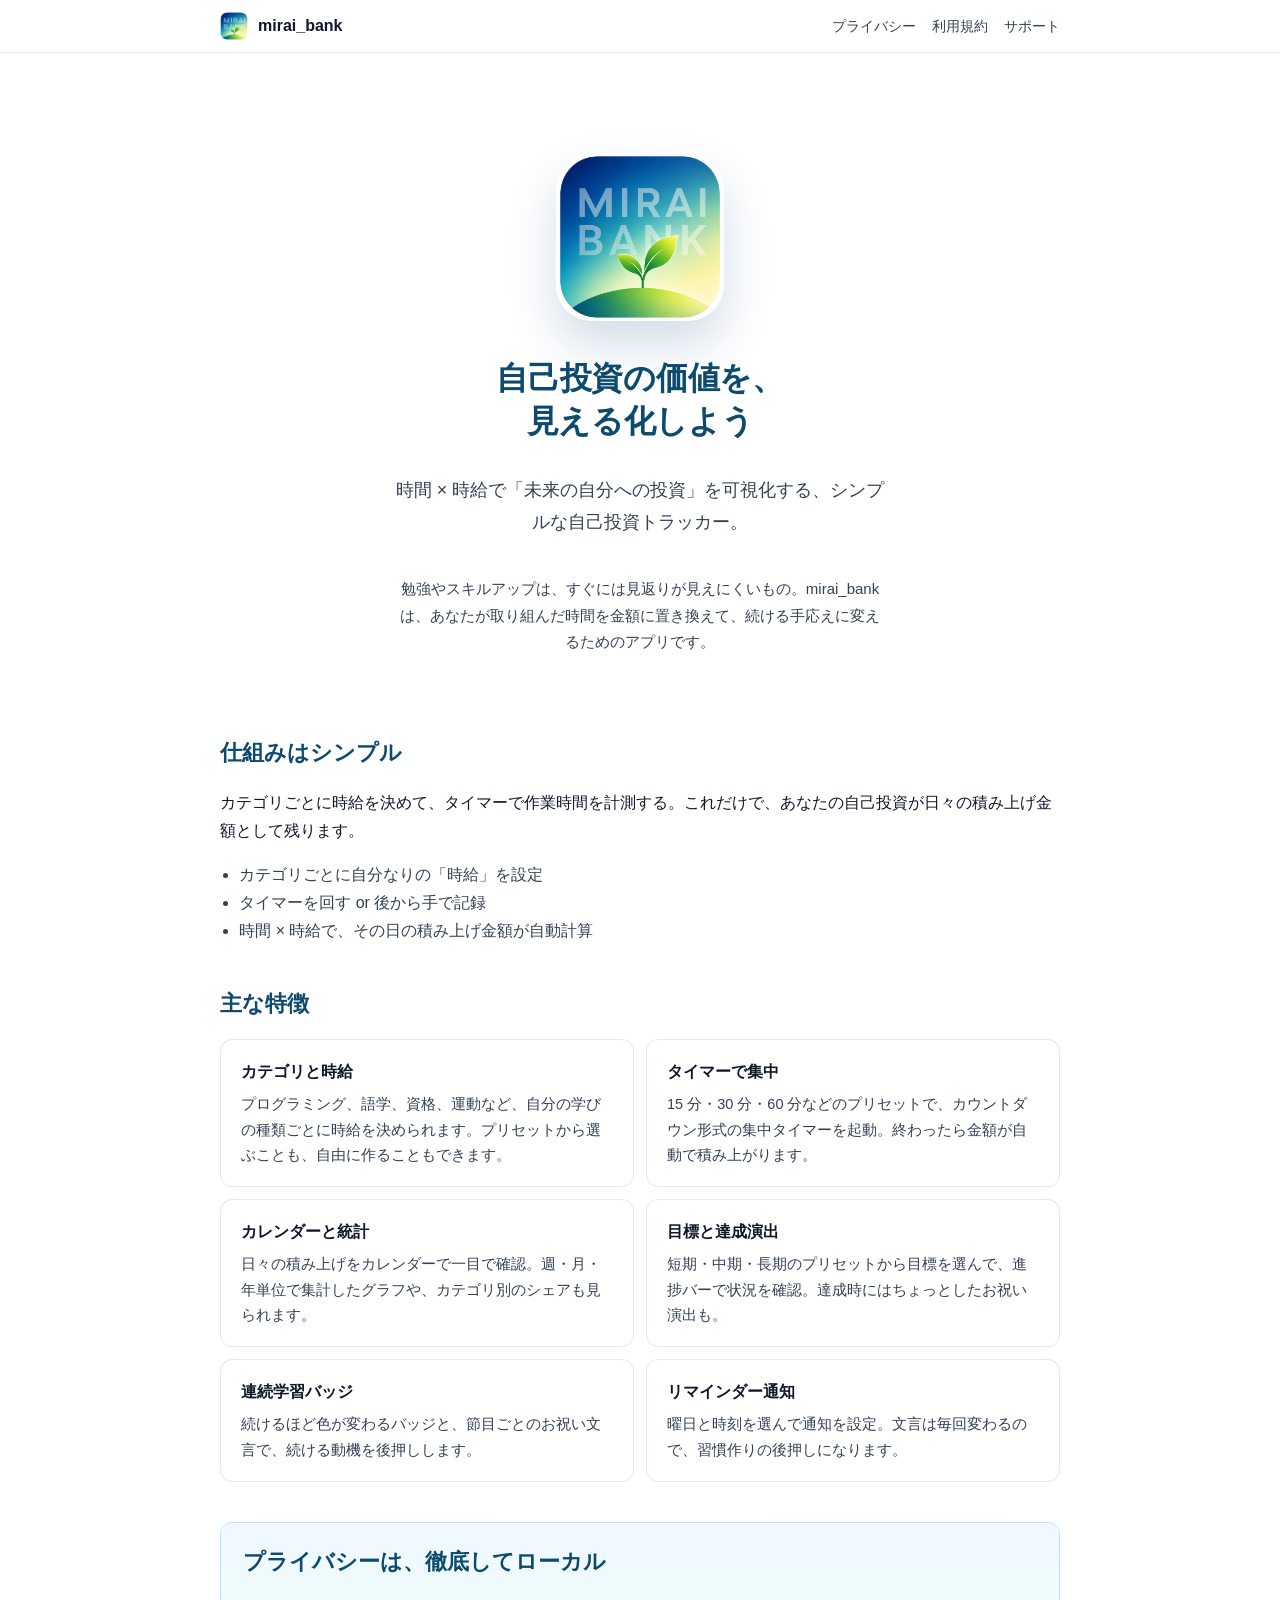
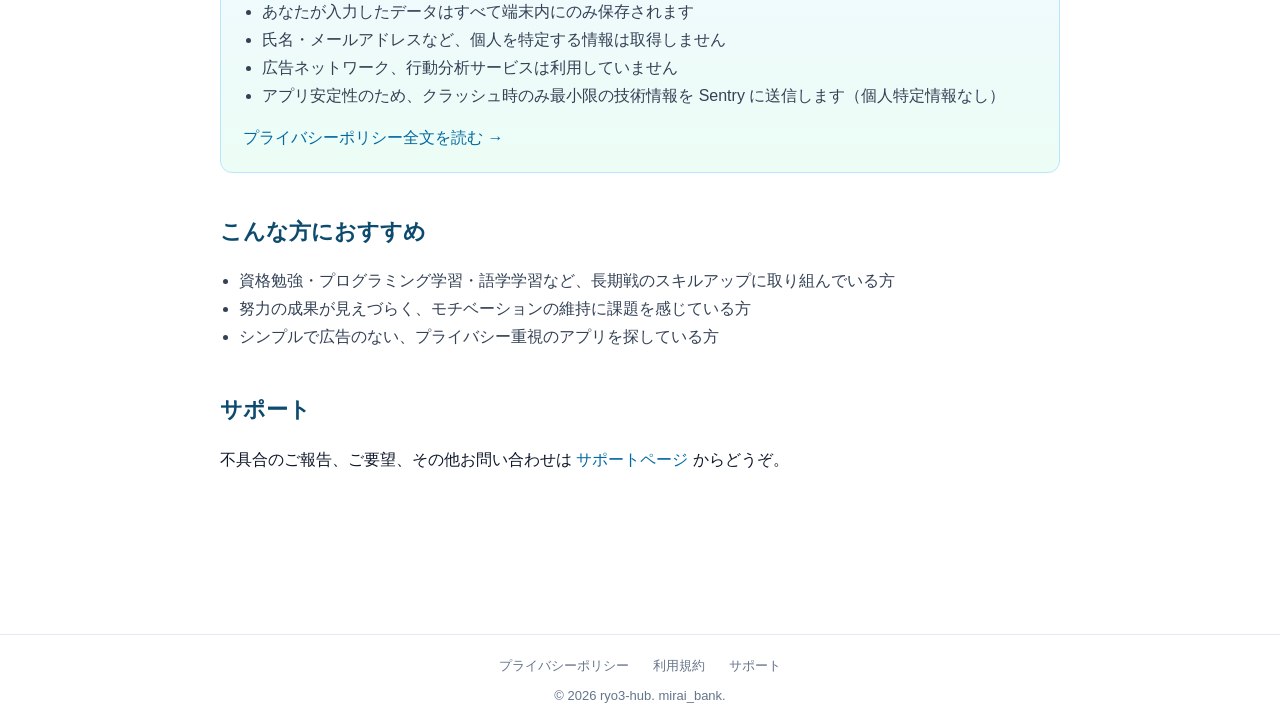
==== docs/lp/index.html @ d97fb2be "feat: App Store 申請用 LP を docs/lp/ に追加 (#176) App Store Connect が必須とする Privacy Policy URL / Support U" ====
<!DOCTYPE html>
<html lang="ja">
<head>
  <meta charset="UTF-8">
  <meta name="viewport" content="width=device-width, initial-scale=1">
  <meta name="theme-color" content="#0EA5E9">
  <title>mirai_bank — 自己投資の価値を、見える化しよう</title>
  <meta name="description" content="勉強や作業の時間に時給を掛けて、自己投資の積み上げを金額として可視化するアプリ。全データは端末ローカル保存、広告なし、個人情報の取得なし。">
  <link rel="stylesheet" href="styles.css">
</head>
<body>
  <header class="site-header">
    <div class="inner">
      <a class="brand" href="./">
        <img src="assets/brand.png" alt="">
        <span>mirai_bank</span>
      </a>
      <nav>
        <a href="privacy.html">プライバシー</a>
        <a href="terms.html">利用規約</a>
        <a href="support.html">サポート</a>
      </nav>
    </div>
  </header>

  <main>
    <section class="hero">
      <img class="brand-hero" src="assets/brand.png" alt="mirai_bank アプリアイコン">
      <h1>自己投資の価値を、<br>見える化しよう</h1>
      <p class="tagline">時間 × 時給で「未来の自分への投資」を可視化する、シンプルな自己投資トラッカー。</p>
      <p class="lede">勉強やスキルアップは、すぐには見返りが見えにくいもの。mirai_bank は、あなたが取り組んだ時間を金額に置き換えて、続ける手応えに変えるためのアプリです。</p>
    </section>

    <section>
      <h2>仕組みはシンプル</h2>
      <p>カテゴリごとに時給を決めて、タイマーで作業時間を計測する。これだけで、あなたの自己投資が日々の積み上げ金額として残ります。</p>
      <ul style="color: var(--ink-soft); margin: 12px 0 0; padding-left: 1.2em;">
        <li>カテゴリごとに自分なりの「時給」を設定</li>
        <li>タイマーを回す or 後から手で記録</li>
        <li>時間 × 時給で、その日の積み上げ金額が自動計算</li>
      </ul>
    </section>

    <section>
      <h2>主な特徴</h2>
      <div class="features">
        <div class="feature">
          <h3>カテゴリと時給</h3>
          <p>プログラミング、語学、資格、運動など、自分の学びの種類ごとに時給を決められます。プリセットから選ぶことも、自由に作ることもできます。</p>
        </div>
        <div class="feature">
          <h3>タイマーで集中</h3>
          <p>15 分・30 分・60 分などのプリセットで、カウントダウン形式の集中タイマーを起動。終わったら金額が自動で積み上がります。</p>
        </div>
        <div class="feature">
          <h3>カレンダーと統計</h3>
          <p>日々の積み上げをカレンダーで一目で確認。週・月・年単位で集計したグラフや、カテゴリ別のシェアも見られます。</p>
        </div>
        <div class="feature">
          <h3>目標と達成演出</h3>
          <p>短期・中期・長期のプリセットから目標を選んで、進捗バーで状況を確認。達成時にはちょっとしたお祝い演出も。</p>
        </div>
        <div class="feature">
          <h3>連続学習バッジ</h3>
          <p>続けるほど色が変わるバッジと、節目ごとのお祝い文言で、続ける動機を後押しします。</p>
        </div>
        <div class="feature">
          <h3>リマインダー通知</h3>
          <p>曜日と時刻を選んで通知を設定。文言は毎回変わるので、習慣作りの後押しになります。</p>
        </div>
      </div>
    </section>

    <section class="callout">
      <h2>プライバシーは、徹底してローカル</h2>
      <ul>
        <li>あなたが入力したデータはすべて端末内にのみ保存されます</li>
        <li>氏名・メールアドレスなど、個人を特定する情報は取得しません</li>
        <li>広告ネットワーク、行動分析サービスは利用していません</li>
        <li>アプリ安定性のため、クラッシュ時のみ最小限の技術情報を Sentry に送信します（個人特定情報なし）</li>
      </ul>
      <p style="margin: 14px 0 0;"><a href="privacy.html">プライバシーポリシー全文を読む →</a></p>
    </section>

    <section>
      <h2>こんな方におすすめ</h2>
      <ul style="color: var(--ink-soft); margin: 0; padding-left: 1.2em;">
        <li>資格勉強・プログラミング学習・語学学習など、長期戦のスキルアップに取り組んでいる方</li>
        <li>努力の成果が見えづらく、モチベーションの維持に課題を感じている方</li>
        <li>シンプルで広告のない、プライバシー重視のアプリを探している方</li>
      </ul>
    </section>

    <section>
      <h2>サポート</h2>
      <p>不具合のご報告、ご要望、その他お問い合わせは <a href="support.html">サポートページ</a> からどうぞ。</p>
    </section>
  </main>

  <footer>
    <nav>
      <a href="privacy.html">プライバシーポリシー</a>
      <a href="terms.html">利用規約</a>
      <a href="support.html">サポート</a>
    </nav>
    <div>© 2026 ryo3-hub. mirai_bank.</div>
  </footer>
</body>
</html>
---- docs/lp/styles.css ----
/* mirai_bank LP 共通スタイル（issue #176） */

:root {
  --sky-500: #0EA5E9;
  --sky-700: #0369A1;
  --sky-900: #0C4A6E;
  --green-500: #2DA44E;
  --green-700: #1F7A39;
  --ink: #0F172A;
  --ink-soft: #334155;
  --muted: #64748B;
  --line: #E2E8F0;
  --bg: #FFFFFF;
  --bg-soft: #F8FAFC;
  --radius: 12px;
  --maxw: 880px;
}

* { box-sizing: border-box; }

html { -webkit-text-size-adjust: 100%; }

body {
  margin: 0;
  font-family: -apple-system, BlinkMacSystemFont, "Hiragino Sans", "Noto Sans JP",
               "Yu Gothic", "Segoe UI", sans-serif;
  font-size: 16px;
  line-height: 1.75;
  color: var(--ink);
  background: var(--bg);
  -webkit-font-smoothing: antialiased;
}

a {
  color: var(--sky-700);
  text-decoration: none;
}
a:hover { text-decoration: underline; }

main {
  max-width: var(--maxw);
  margin: 0 auto;
  padding: 24px 20px 64px;
}

/* ヘッダー（全ページ共通） */
.site-header {
  border-bottom: 1px solid var(--line);
  background: var(--bg);
  position: sticky;
  top: 0;
  z-index: 10;
}
.site-header .inner {
  max-width: var(--maxw);
  margin: 0 auto;
  padding: 12px 20px;
  display: flex;
  align-items: center;
  gap: 12px;
}
.site-header .brand {
  display: flex;
  align-items: center;
  gap: 10px;
  font-weight: 700;
  color: var(--ink);
}
.site-header .brand img {
  width: 28px;
  height: 28px;
  border-radius: 8px;
}
.site-header nav {
  margin-left: auto;
  display: flex;
  gap: 16px;
  font-size: 14px;
}
.site-header nav a { color: var(--ink-soft); }

/* Hero（index 専用） */
.hero {
  display: grid;
  grid-template-columns: 1fr;
  gap: 24px;
  align-items: center;
  padding: 36px 0 24px;
  text-align: center;
}
.hero img.brand-hero {
  width: 168px;
  height: 168px;
  border-radius: 36px;
  box-shadow: 0 24px 48px rgba(2, 73, 125, 0.18);
  margin: 0 auto;
}
.hero h1 {
  font-size: 32px;
  line-height: 1.35;
  margin: 12px 0 8px;
  color: var(--sky-900);
  letter-spacing: -0.01em;
}
.hero .tagline {
  font-size: 18px;
  color: var(--ink-soft);
  margin: 0 auto;
  max-width: 28em;
}
.hero .lede {
  margin-top: 14px;
  color: var(--ink-soft);
  font-size: 15px;
  max-width: 32em;
  margin-left: auto;
  margin-right: auto;
}

/* セクション共通 */
section {
  margin: 40px 0;
}
section > h2 {
  font-size: 22px;
  color: var(--sky-900);
  margin: 0 0 16px;
}

/* 特徴カード */
.features {
  display: grid;
  grid-template-columns: 1fr;
  gap: 12px;
}
@media (min-width: 640px) {
  .features { grid-template-columns: 1fr 1fr; }
}
.feature {
  border: 1px solid var(--line);
  border-radius: var(--radius);
  padding: 18px 20px;
  background: var(--bg);
}
.feature h3 {
  font-size: 16px;
  margin: 0 0 6px;
  color: var(--ink);
}
.feature p {
  margin: 0;
  color: var(--ink-soft);
  font-size: 14.5px;
}

/* 強調ボックス */
.callout {
  background: linear-gradient(180deg, #F0F9FF 0%, #ECFDF5 100%);
  border: 1px solid #BAE6FD;
  border-radius: var(--radius);
  padding: 20px 22px;
}
.callout h2, .callout h3 { margin-top: 0; }
.callout ul {
  margin: 0;
  padding-left: 1.2em;
  color: var(--ink-soft);
}

/* 法務ページ用 */
article.legal h1 {
  font-size: 26px;
  color: var(--sky-900);
  margin: 24px 0 4px;
}
article.legal .updated {
  color: var(--muted);
  font-size: 14px;
  margin: 0 0 24px;
}
article.legal h2 {
  font-size: 18px;
  color: var(--ink);
  margin: 28px 0 8px;
  padding-bottom: 4px;
  border-bottom: 1px solid var(--line);
}
article.legal p {
  margin: 0 0 12px;
  color: var(--ink-soft);
}
article.legal ul {
  margin: 0 0 16px;
  padding-left: 1.4em;
  color: var(--ink-soft);
}
article.legal li { margin: 4px 0; }

/* お問い合わせカード */
.support-card {
  border: 1px solid var(--line);
  border-radius: var(--radius);
  padding: 20px;
}
.support-card .email {
  display: inline-block;
  font-family: ui-monospace, SFMono-Regular, Menlo, Consolas, monospace;
  font-size: 15px;
  padding: 6px 10px;
  border-radius: 8px;
  background: var(--bg-soft);
  border: 1px solid var(--line);
  margin: 4px 0 12px;
}
.support-card .btn {
  display: inline-block;
  background: var(--sky-500);
  color: #fff;
  padding: 10px 18px;
  border-radius: 10px;
  font-weight: 600;
  font-size: 15px;
}
.support-card .btn:hover {
  background: var(--sky-700);
  text-decoration: none;
}

/* フッター */
footer {
  margin-top: 56px;
  border-top: 1px solid var(--line);
  padding: 20px;
  text-align: center;
  font-size: 13px;
  color: var(--muted);
}
footer nav { margin-bottom: 8px; }
footer nav a {
  color: var(--muted);
  margin: 0 10px;
}
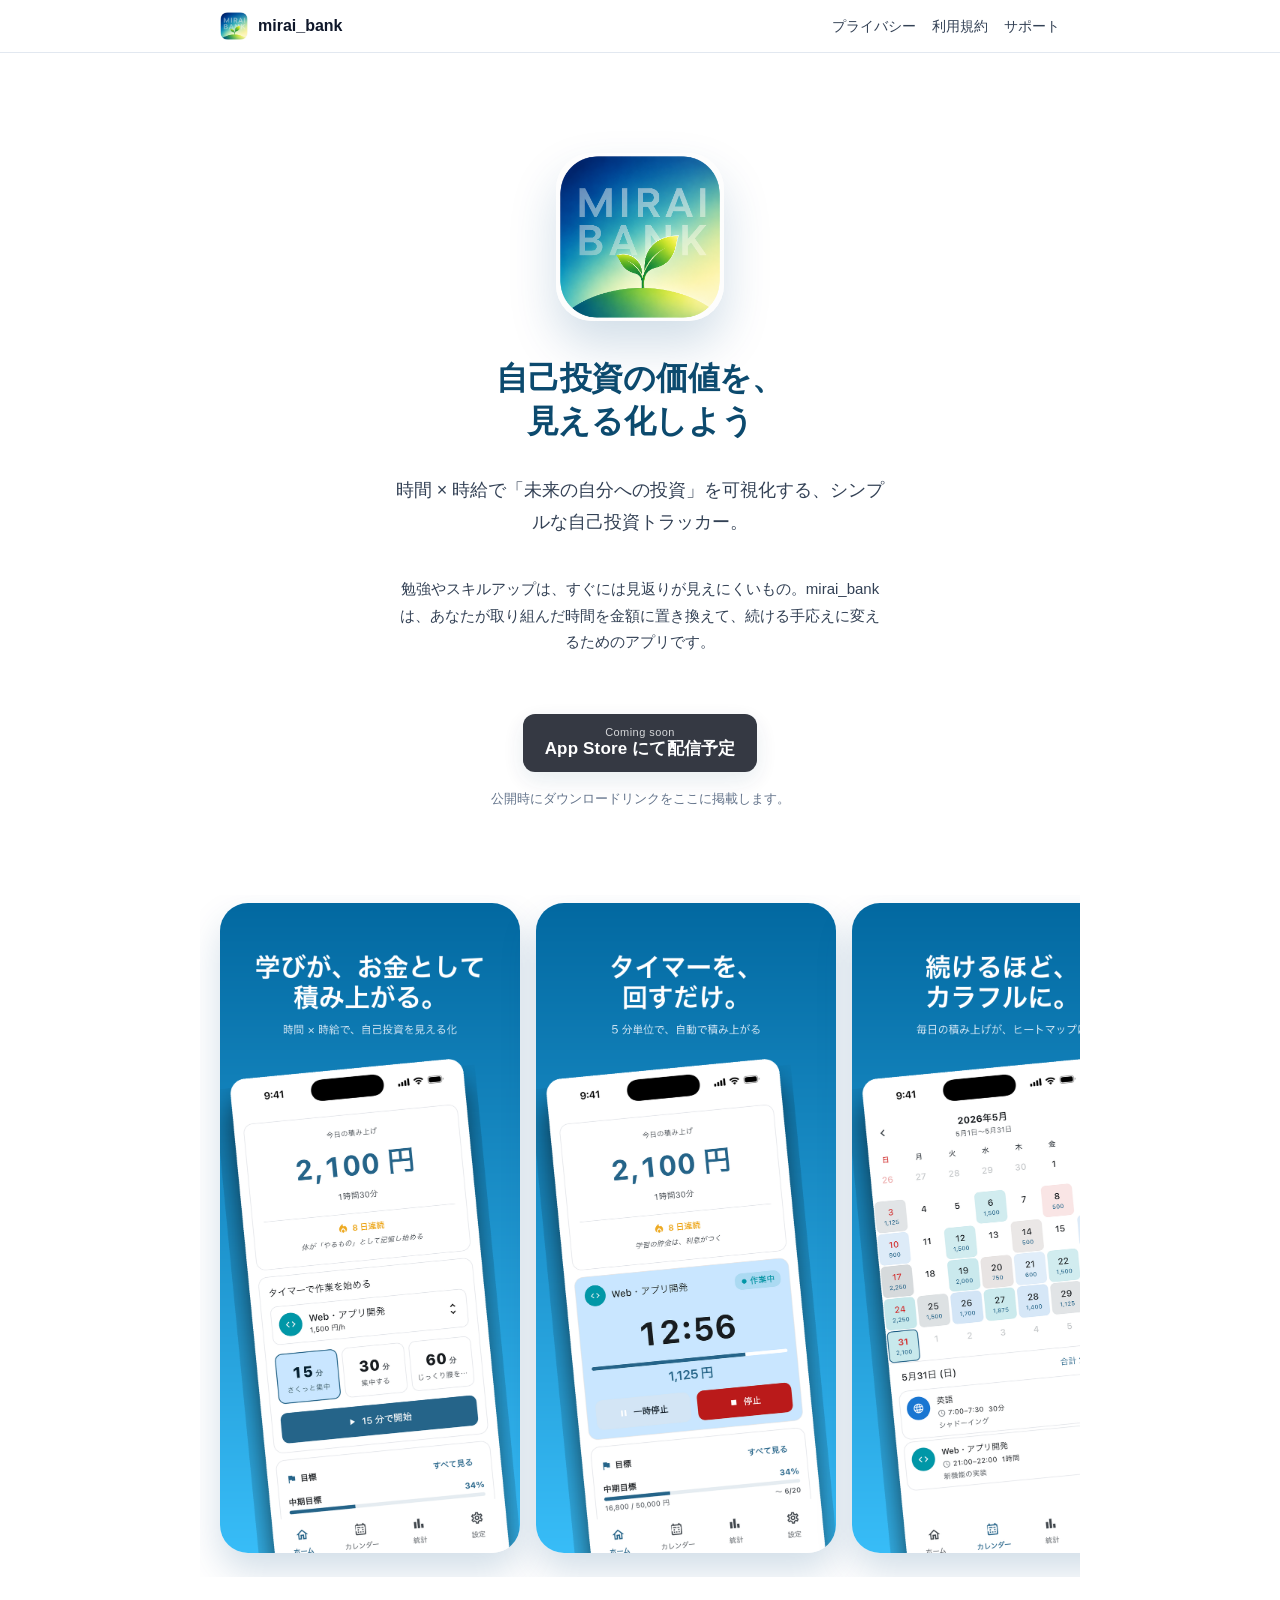
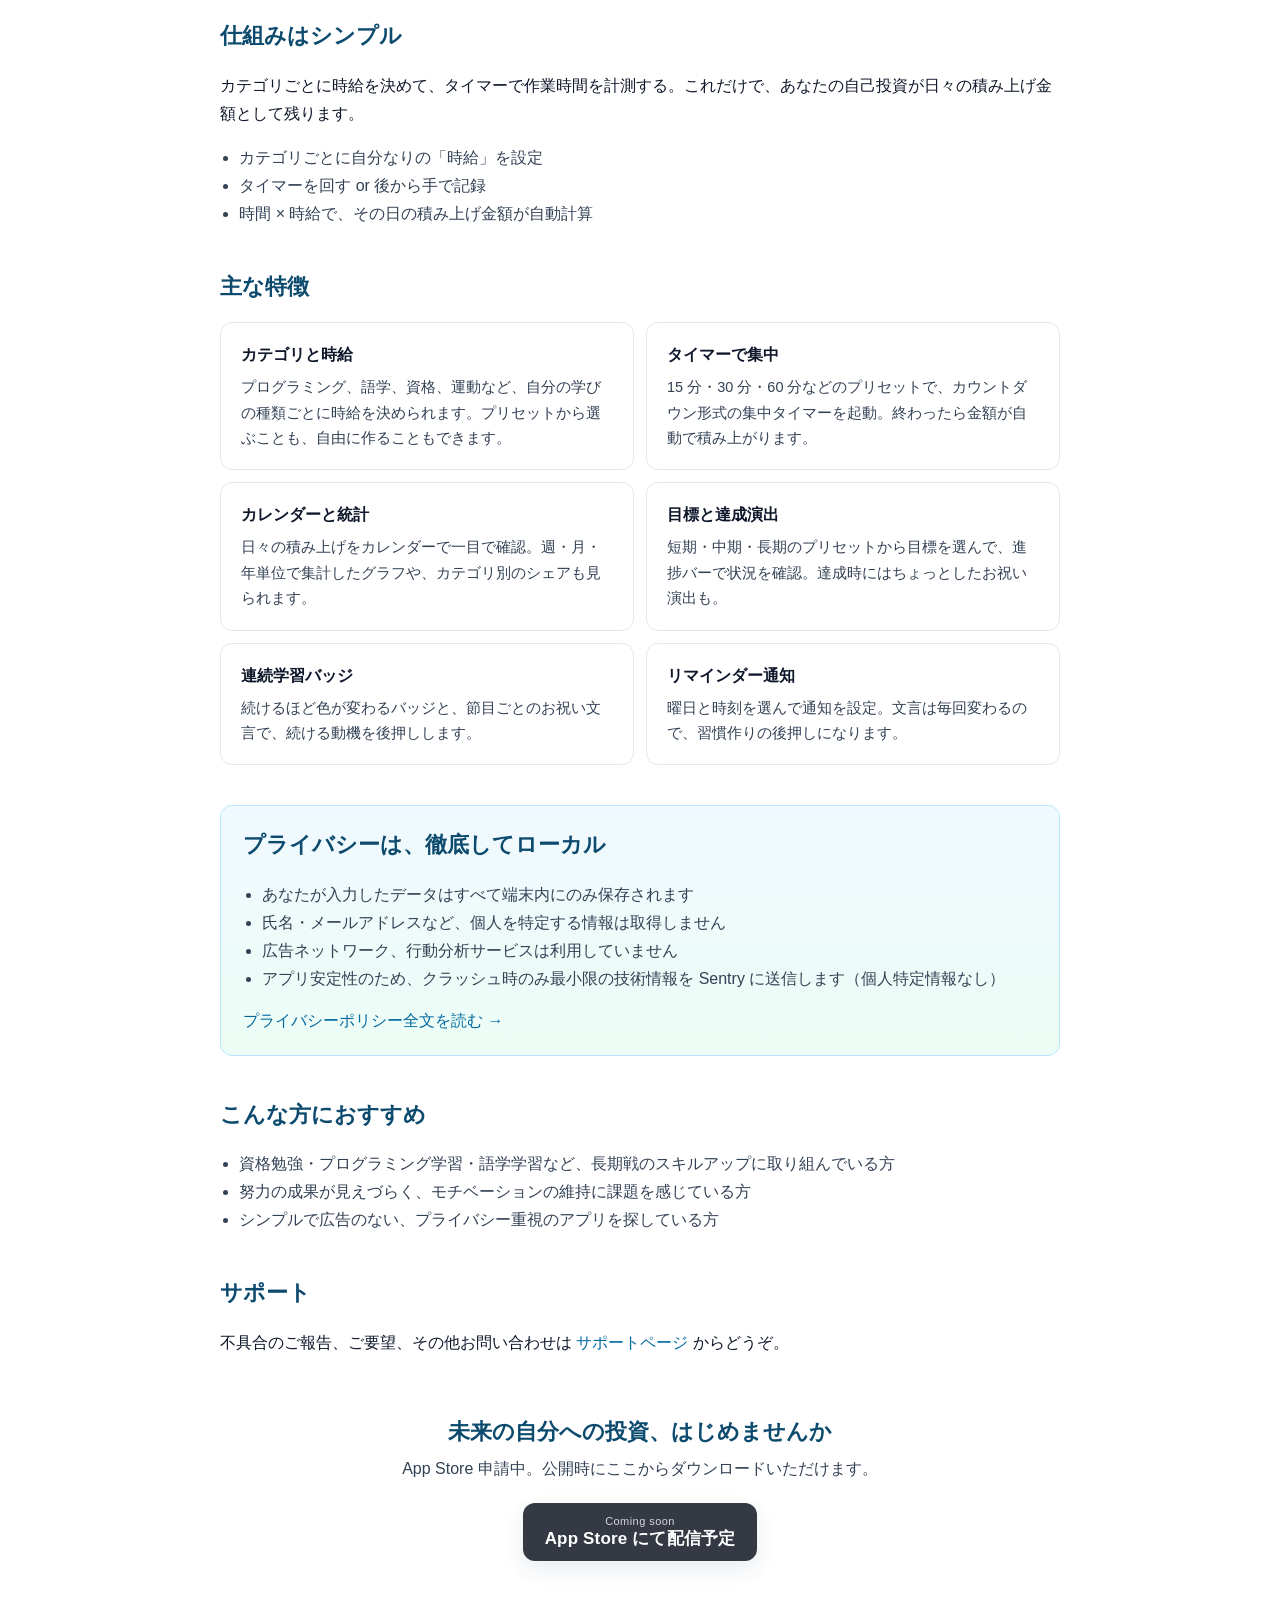
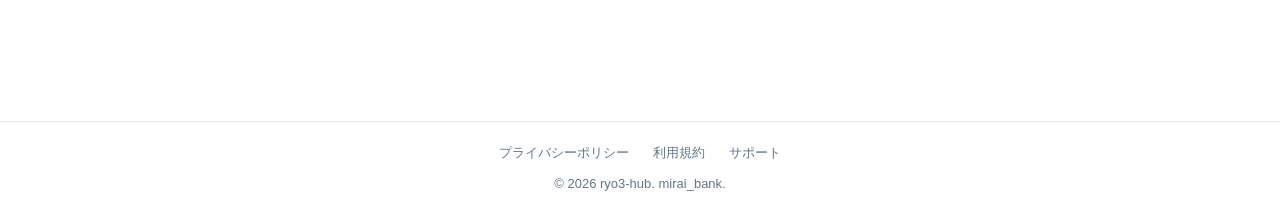
==== commit b7edf6af: "feat: LP にスクリーンショットギャラリーとダウンロード CTA を追加 (#180) PR #177 で導入した LP（docs/lp/）は文章中心で、肝心の「画面イメージ」が 無かった。Ap" ====
--- a/docs/lp/index.html
+++ b/docs/lp/index.html
@@ -29,6 +29,26 @@
       <h1>自己投資の価値を、<br>見える化しよう</h1>
       <p class="tagline">時間 × 時給で「未来の自分への投資」を可視化する、シンプルな自己投資トラッカー。</p>
       <p class="lede">勉強やスキルアップは、すぐには見返りが見えにくいもの。mirai_bank は、あなたが取り組んだ時間を金額に置き換えて、続ける手応えに変えるためのアプリです。</p>
+      <div class="cta">
+        <a class="cta-badge disabled" aria-disabled="true" tabindex="-1">
+          <span>
+            <span class="top">Coming soon</span>
+            <span class="bottom">App Store にて配信予定</span>
+          </span>
+        </a>
+        <p class="cta-note">公開時にダウンロードリンクをここに掲載します。</p>
+      </div>
+    </section>
+
+    <section aria-label="アプリのスクリーンショット" class="shots">
+      <div class="shots-track">
+        <img src="screenshots/web/01_home.png" alt="ホーム画面：今日の積み上げと連続学習バッジ">
+        <img src="screenshots/web/02_timer_running.png" alt="タイマー稼働中：残り時間と確定金額">
+        <img src="screenshots/web/03_calendar.png" alt="カレンダー：日々のヒートマップとセッション一覧">
+        <img src="screenshots/web/04_statistics.png" alt="統計：期間ごとの推移とカテゴリ分布">
+        <img src="screenshots/web/05_goals.png" alt="目標設定：短期 / 中期の進捗バー">
+        <img src="screenshots/web/06_categories.png" alt="カテゴリ管理：色違いのカテゴリ一覧">
+      </div>
     </section>
 
     <section>
@@ -95,6 +115,19 @@
       <h2>サポート</h2>
       <p>不具合のご報告、ご要望、その他お問い合わせは <a href="support.html">サポートページ</a> からどうぞ。</p>
     </section>
+
+    <section style="text-align: center; margin-top: 56px;">
+      <h2 style="margin-bottom: 4px;">未来の自分への投資、はじめませんか</h2>
+      <p style="color: var(--ink-soft); margin: 0 0 18px;">App Store 申請中。公開時にここからダウンロードいただけます。</p>
+      <div class="cta">
+        <a class="cta-badge disabled" aria-disabled="true" tabindex="-1">
+          <span>
+            <span class="top">Coming soon</span>
+            <span class="bottom">App Store にて配信予定</span>
+          </span>
+        </a>
+      </div>
+    </section>
   </main>
 
   <footer>
--- a/docs/lp/styles.css
+++ b/docs/lp/styles.css
@@ -226,6 +226,80 @@
   text-decoration: none;
 }
 
+/* ダウンロード CTA */
+.cta {
+  display: flex;
+  flex-wrap: wrap;
+  gap: 12px;
+  justify-content: center;
+  margin: 20px 0 8px;
+}
+.cta-badge {
+  display: inline-flex;
+  align-items: center;
+  gap: 10px;
+  padding: 12px 22px;
+  border-radius: 12px;
+  background: var(--ink);
+  color: #fff;
+  font-weight: 600;
+  font-size: 15px;
+  text-decoration: none;
+  line-height: 1.2;
+  box-shadow: 0 8px 24px rgba(2, 73, 125, 0.12);
+}
+.cta-badge:hover { text-decoration: none; opacity: 0.92; }
+.cta-badge .top {
+  display: block;
+  font-size: 11px;
+  font-weight: 400;
+  letter-spacing: 0.04em;
+  opacity: 0.8;
+}
+.cta-badge .bottom {
+  display: block;
+  font-size: 17px;
+  font-weight: 700;
+  letter-spacing: 0.01em;
+}
+.cta-badge.disabled {
+  cursor: default;
+  filter: grayscale(0.35);
+  opacity: 0.85;
+}
+.cta-note {
+  width: 100%;
+  text-align: center;
+  font-size: 13px;
+  color: var(--muted);
+  margin-top: 4px;
+}
+
+/* スクリーンショットギャラリー */
+.shots {
+  margin: 32px -20px;        /* main の padding を打ち消して画面端まで */
+  padding: 8px 20px 24px;
+  overflow-x: auto;
+  scroll-snap-type: x mandatory;
+  -webkit-overflow-scrolling: touch;
+  scrollbar-width: thin;
+}
+.shots-track {
+  display: flex;
+  gap: 16px;
+  width: max-content;
+}
+.shots-track img {
+  scroll-snap-align: center;
+  height: auto;
+  width: 260px;
+  border-radius: 24px;
+  box-shadow: 0 18px 36px rgba(2, 73, 125, 0.18);
+}
+@media (min-width: 720px) {
+  .shots-track img { width: 300px; border-radius: 28px; }
+}
+
 /* フッター */
 footer {
   margin-top: 56px;
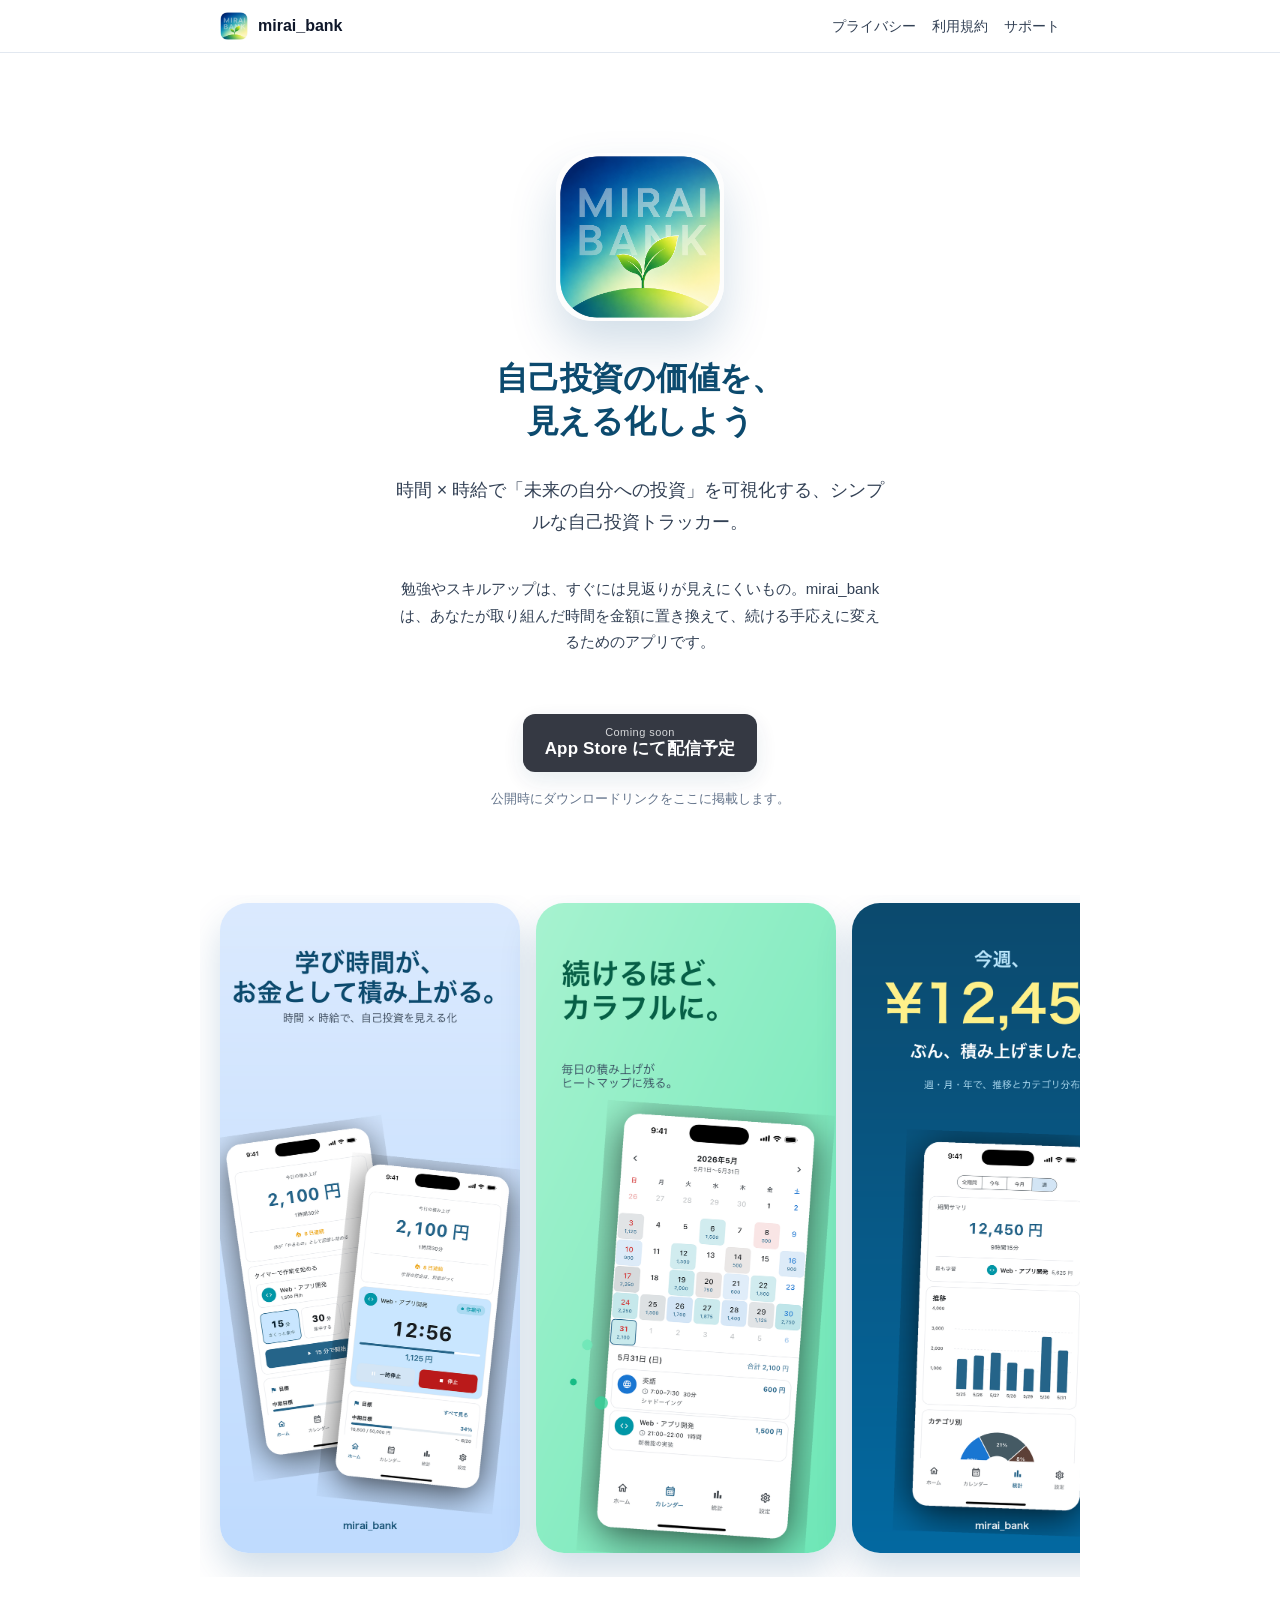
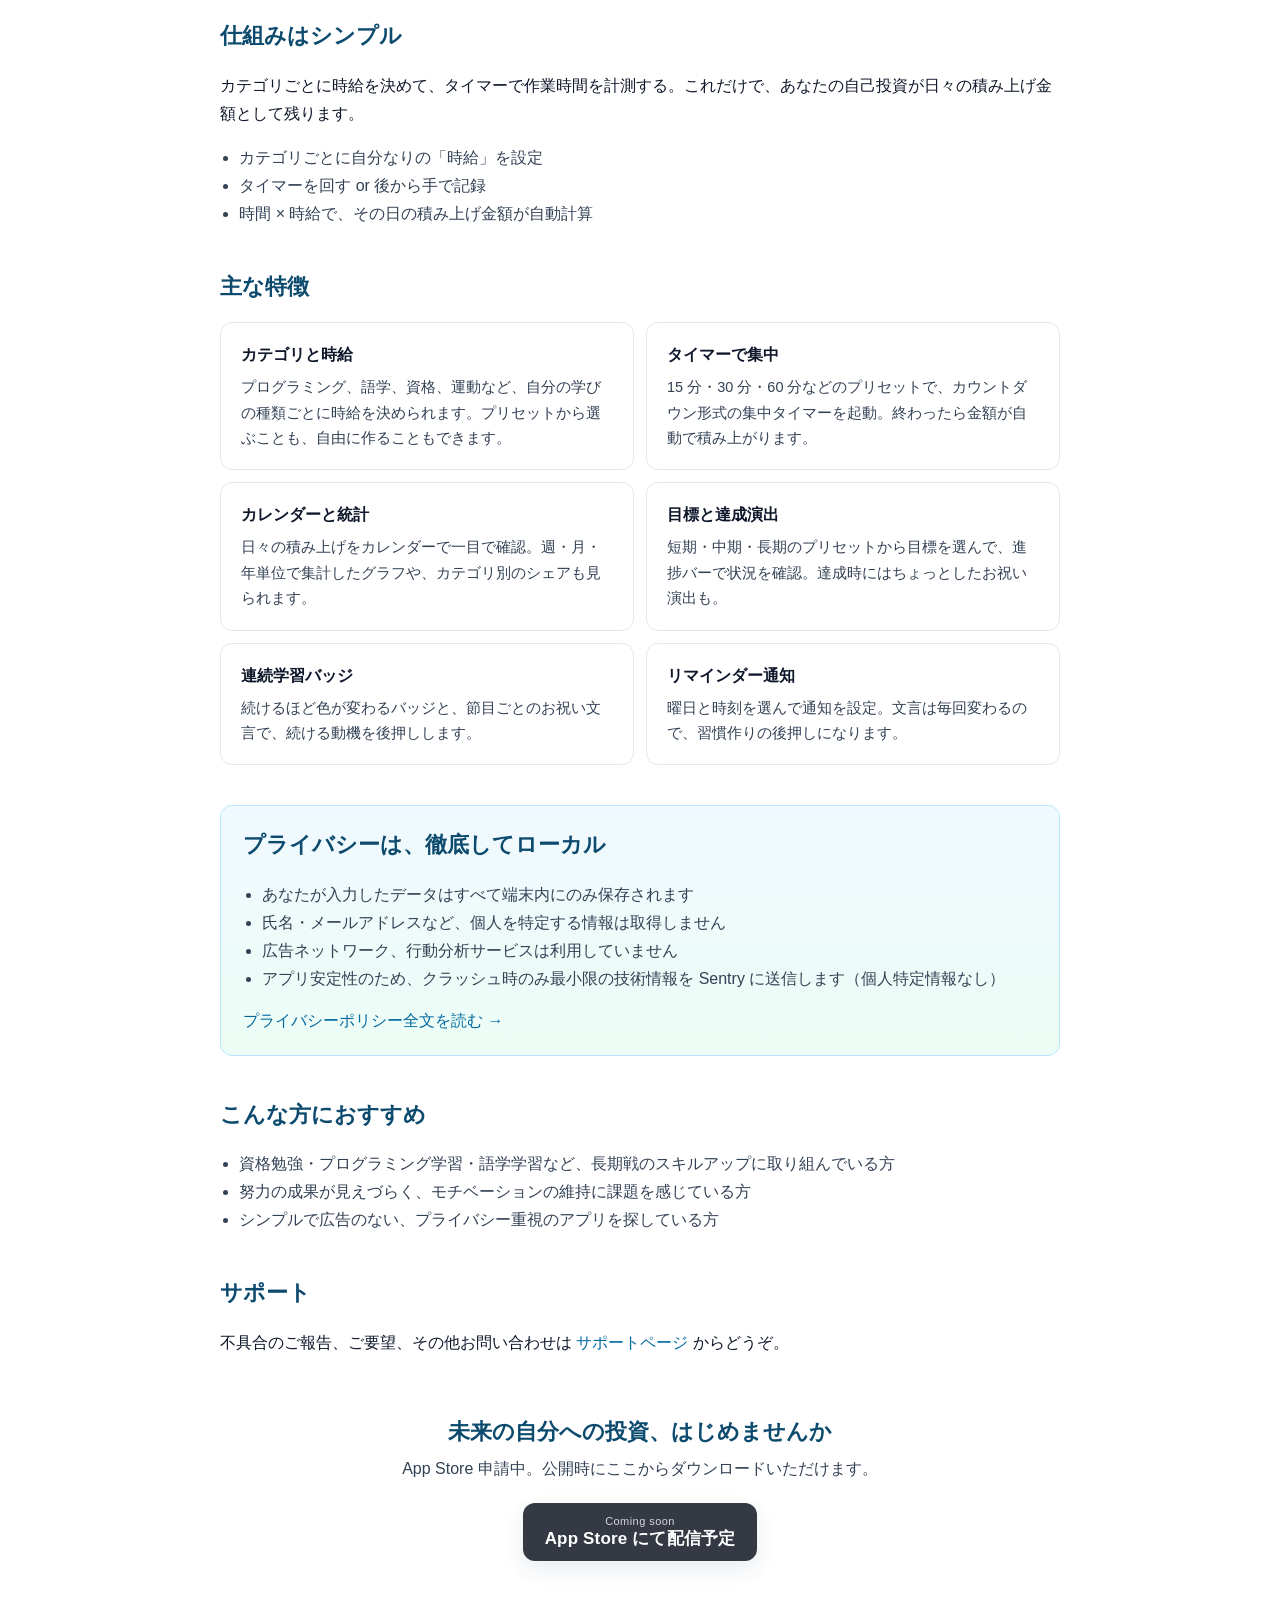
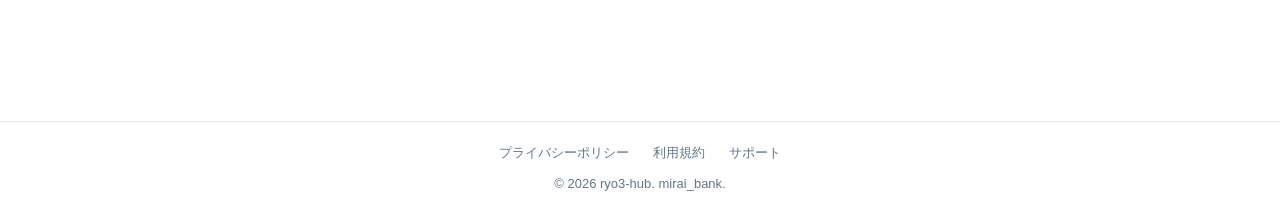
==== commit eeaaf43f: "refactor: マーケスライドのレイアウトを 6 種類に多様化 (#180) レビュー指摘：「全部斜め端末で同じパターンすぎ。2 枚で 1 つのスライドとか 作れない？」  レンダラを書き直して、" ====
--- a/docs/lp/index.html
+++ b/docs/lp/index.html
@@ -42,12 +42,12 @@
 
     <section aria-label="アプリのスクリーンショット" class="shots">
       <div class="shots-track">
-        <img src="screenshots/web/01_home.png" alt="ホーム画面：今日の積み上げと連続学習バッジ">
-        <img src="screenshots/web/02_timer_running.png" alt="タイマー稼働中：残り時間と確定金額">
-        <img src="screenshots/web/03_calendar.png" alt="カレンダー：日々のヒートマップとセッション一覧">
-        <img src="screenshots/web/04_statistics.png" alt="統計：期間ごとの推移とカテゴリ分布">
-        <img src="screenshots/web/05_goals.png" alt="目標設定：短期 / 中期の進捗バー">
-        <img src="screenshots/web/06_categories.png" alt="カテゴリ管理：色違いのカテゴリ一覧">
+        <img src="screenshots/web/01_hero.png" alt="ホームとタイマー：学び時間が、お金として積み上がる">
+        <img src="screenshots/web/02_calendar.png" alt="カレンダー：続けるほど、カラフルに">
+        <img src="screenshots/web/03_stats.png" alt="統計：今週 ¥12,450 ぶん積み上げ">
+        <img src="screenshots/web/04_goals.png" alt="目標：短期 / 中期で進捗を可視化">
+        <img src="screenshots/web/05_categories.png" alt="カテゴリ：14 大カテゴリ × 65 のプリセット">
+        <img src="screenshots/web/06_closing.png" alt="未来の自分への、小さな投資から">
       </div>
     </section>
 
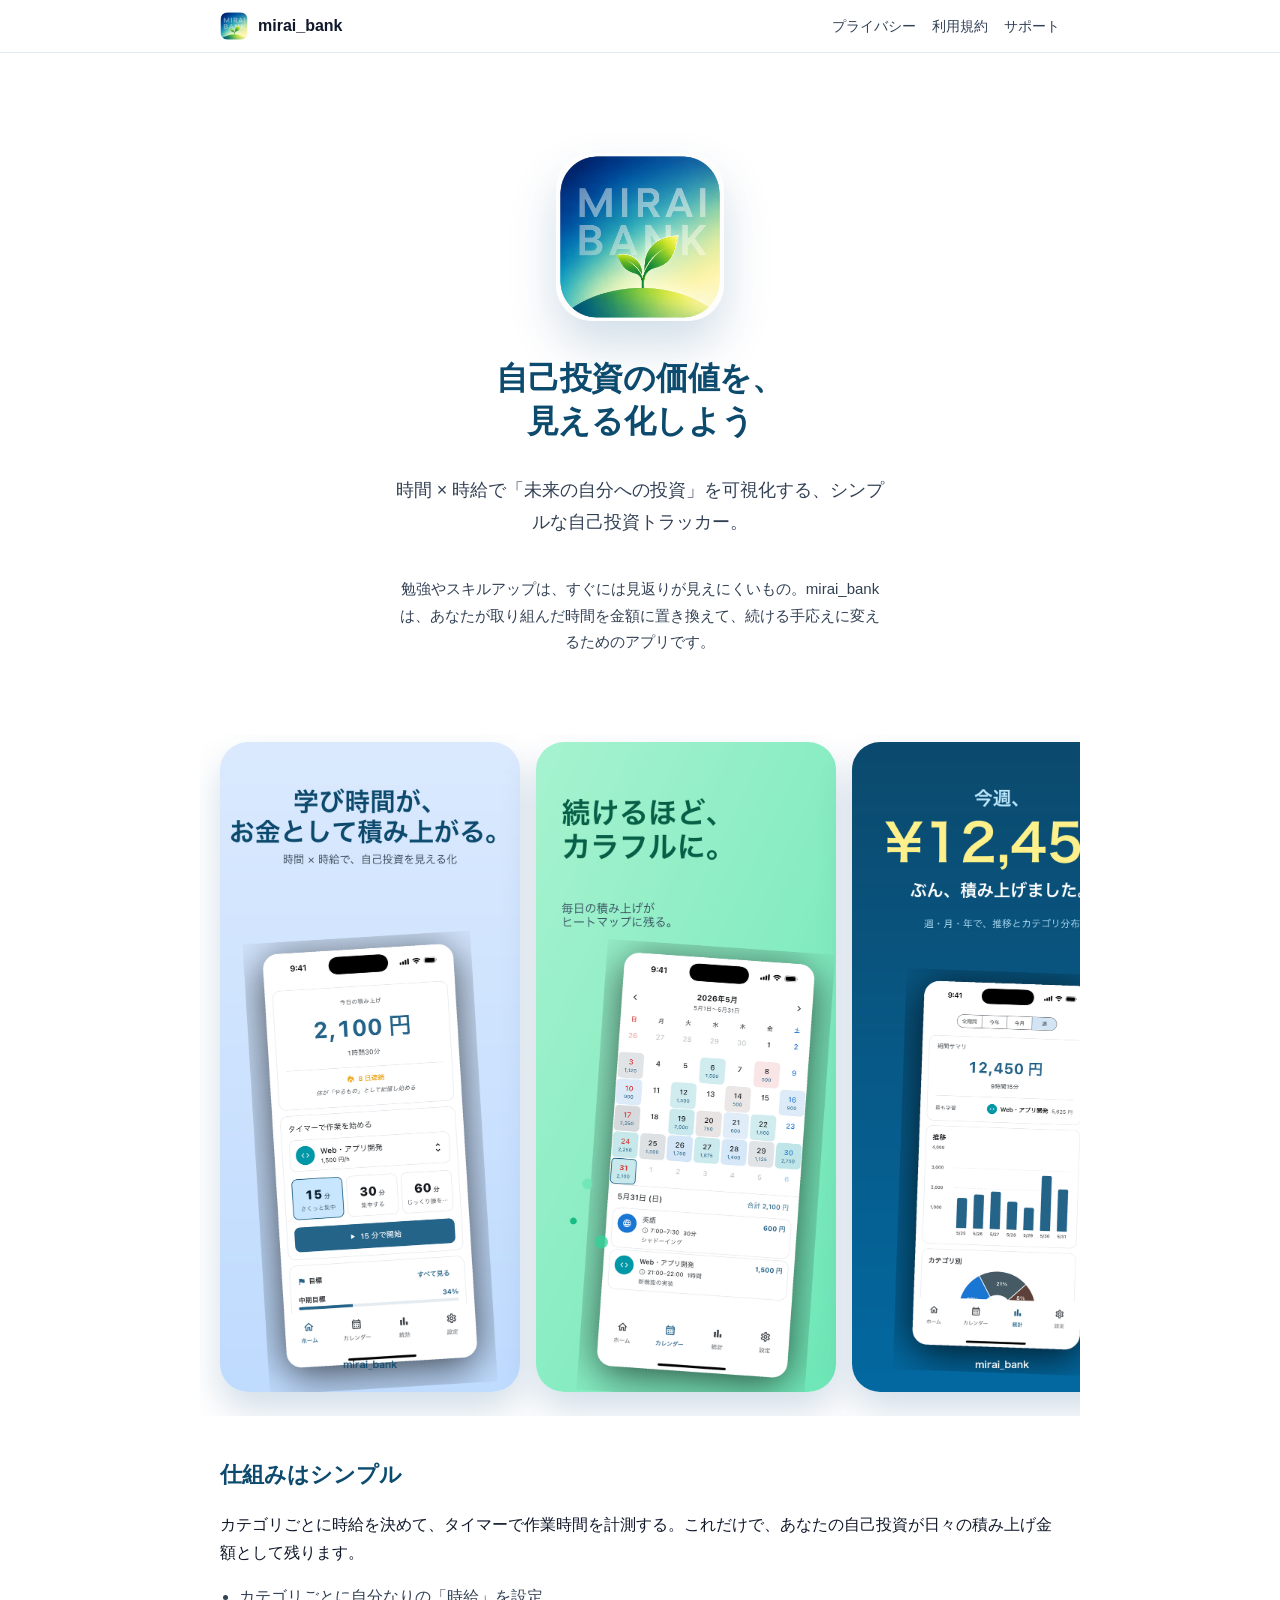
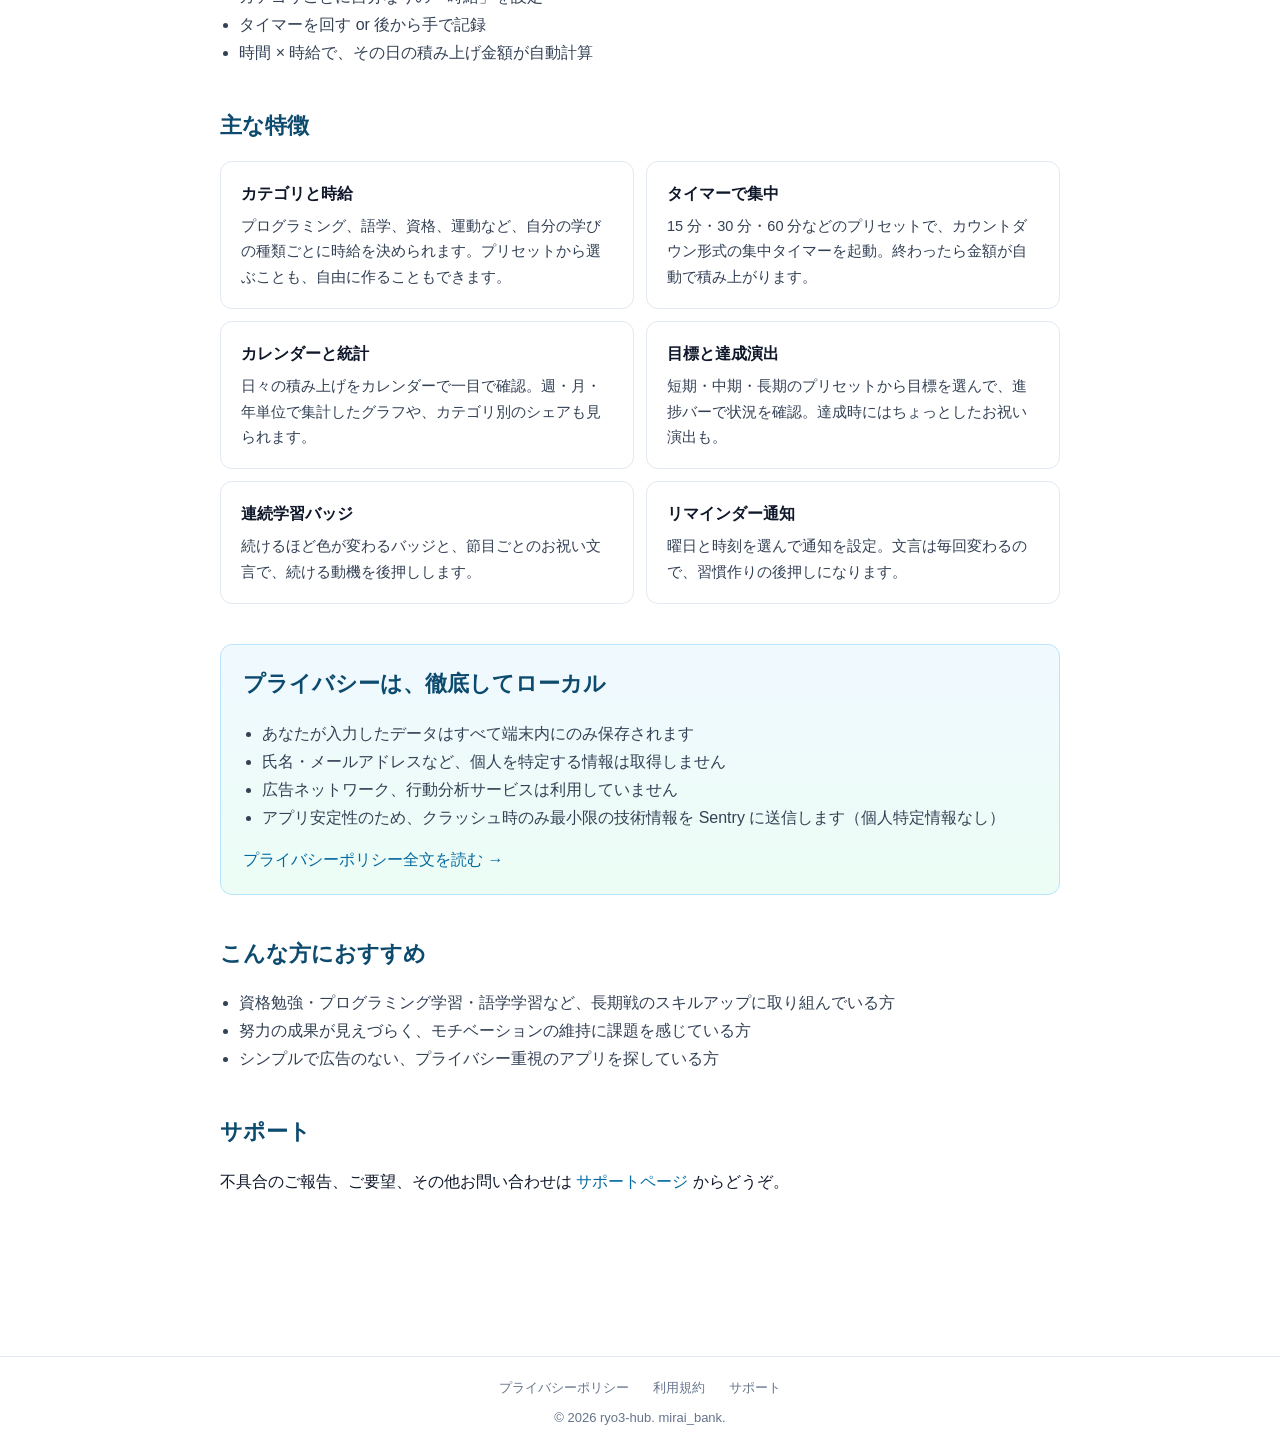
==== commit a3d6d189: "refactor: 全スライドを単一端末に統一 + AppStore CTA を撤去 (#180) レビュー指摘： - 2 台並びレイアウトはやめる（01_hero / 04_goals が該当） -" ====
--- a/docs/lp/index.html
+++ b/docs/lp/index.html
@@ -29,15 +29,6 @@
       <h1>自己投資の価値を、<br>見える化しよう</h1>
       <p class="tagline">時間 × 時給で「未来の自分への投資」を可視化する、シンプルな自己投資トラッカー。</p>
       <p class="lede">勉強やスキルアップは、すぐには見返りが見えにくいもの。mirai_bank は、あなたが取り組んだ時間を金額に置き換えて、続ける手応えに変えるためのアプリです。</p>
-      <div class="cta">
-        <a class="cta-badge disabled" aria-disabled="true" tabindex="-1">
-          <span>
-            <span class="top">Coming soon</span>
-            <span class="bottom">App Store にて配信予定</span>
-          </span>
-        </a>
-        <p class="cta-note">公開時にダウンロードリンクをここに掲載します。</p>
-      </div>
     </section>
 
     <section aria-label="アプリのスクリーンショット" class="shots">
@@ -116,18 +107,6 @@
       <p>不具合のご報告、ご要望、その他お問い合わせは <a href="support.html">サポートページ</a> からどうぞ。</p>
     </section>
 
-    <section style="text-align: center; margin-top: 56px;">
-      <h2 style="margin-bottom: 4px;">未来の自分への投資、はじめませんか</h2>
-      <p style="color: var(--ink-soft); margin: 0 0 18px;">App Store 申請中。公開時にここからダウンロードいただけます。</p>
-      <div class="cta">
-        <a class="cta-badge disabled" aria-disabled="true" tabindex="-1">
-          <span>
-            <span class="top">Coming soon</span>
-            <span class="bottom">App Store にて配信予定</span>
-          </span>
-        </a>
-      </div>
-    </section>
   </main>
 
   <footer>
--- a/docs/lp/styles.css
+++ b/docs/lp/styles.css
@@ -226,55 +226,6 @@
   text-decoration: none;
 }
 
-/* ダウンロード CTA */
-.cta {
-  display: flex;
-  flex-wrap: wrap;
-  gap: 12px;
-  justify-content: center;
-  margin: 20px 0 8px;
-}
-.cta-badge {
-  display: inline-flex;
-  align-items: center;
-  gap: 10px;
-  padding: 12px 22px;
-  border-radius: 12px;
-  background: var(--ink);
-  color: #fff;
-  font-weight: 600;
-  font-size: 15px;
-  text-decoration: none;
-  line-height: 1.2;
-  box-shadow: 0 8px 24px rgba(2, 73, 125, 0.12);
-}
-.cta-badge:hover { text-decoration: none; opacity: 0.92; }
-.cta-badge .top {
-  display: block;
-  font-size: 11px;
-  font-weight: 400;
-  letter-spacing: 0.04em;
-  opacity: 0.8;
-}
-.cta-badge .bottom {
-  display: block;
-  font-size: 17px;
-  font-weight: 700;
-  letter-spacing: 0.01em;
-}
-.cta-badge.disabled {
-  cursor: default;
-  filter: grayscale(0.35);
-  opacity: 0.85;
-}
-.cta-note {
-  width: 100%;
-  text-align: center;
-  font-size: 13px;
-  color: var(--muted);
-  margin-top: 4px;
-}
-
 /* スクリーンショットギャラリー */
 .shots {
   margin: 32px -20px;        /* main の padding を打ち消して画面端まで */
